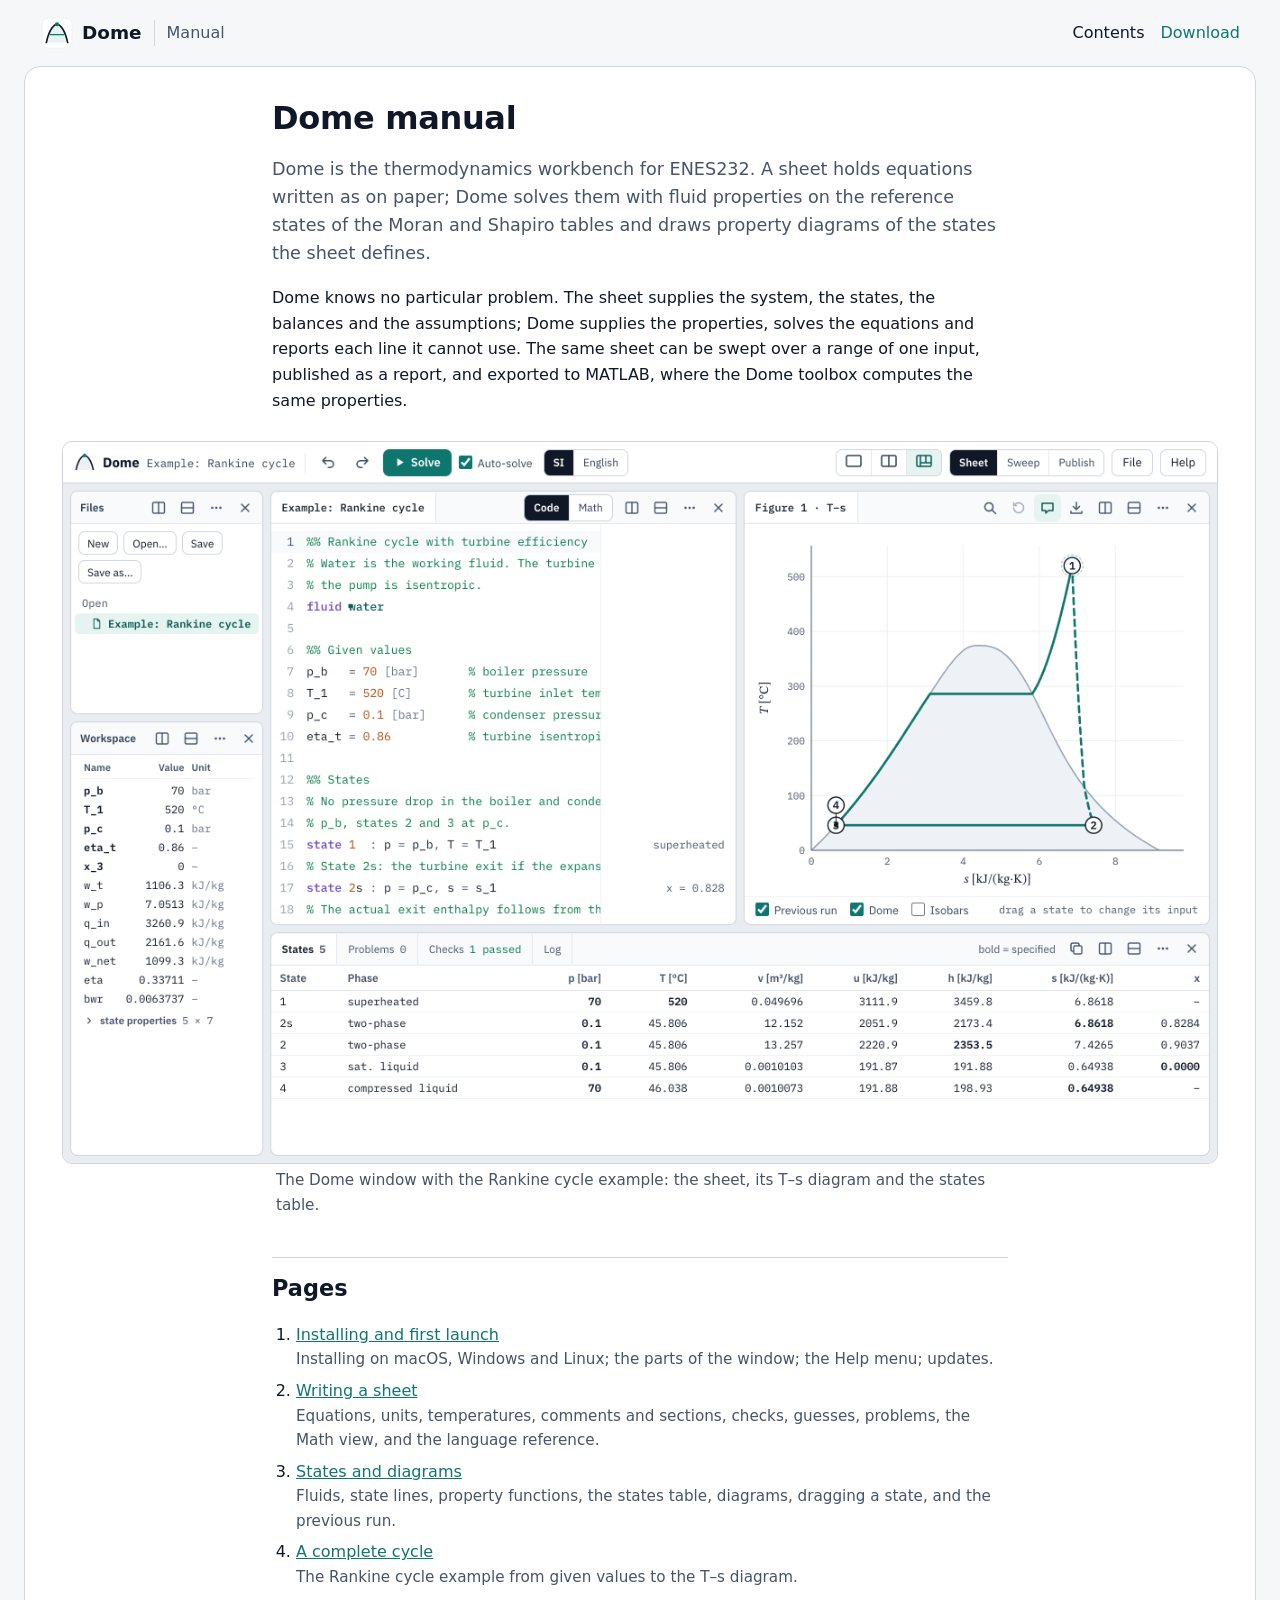
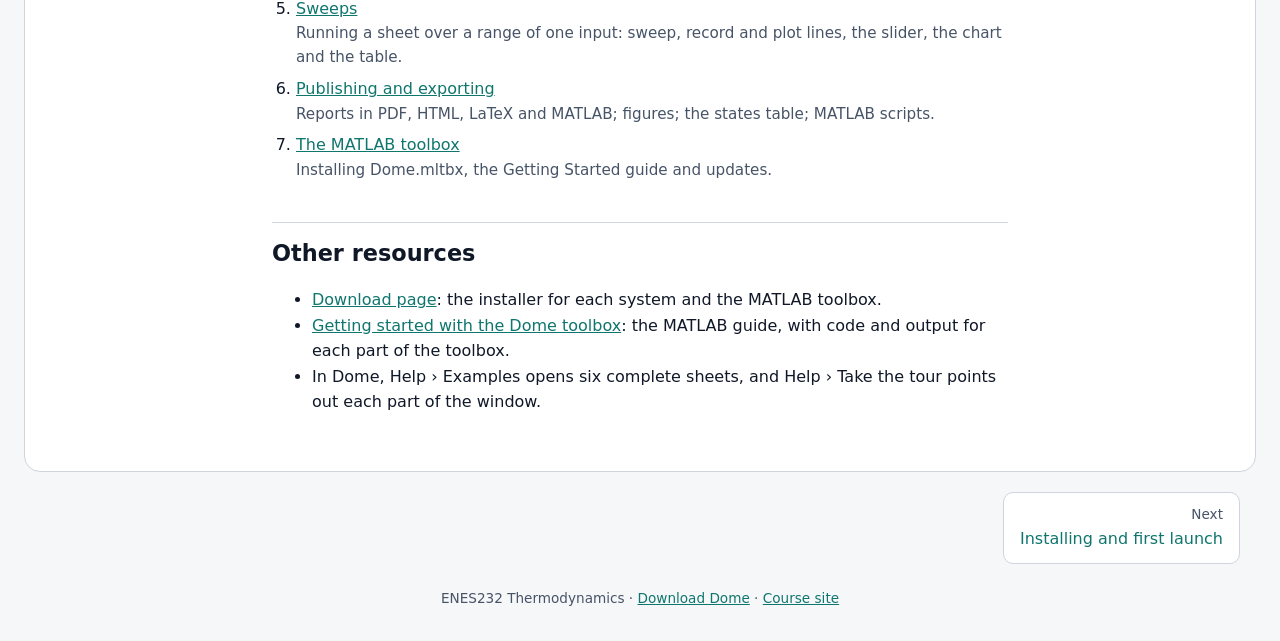
==== manual/index.html @ c2f39894 "Download page and manual, from ealtabet-teaching/enes232 at dome-v0.1.3" ====
<!doctype html>
<!-- Generated by tools/manual/build.mjs (npm run manual) from tools/manual/pages/. Edit the template, not this file. -->
<html lang="en">
<head>
<meta charset="utf-8">
<meta name="viewport" content="width=device-width, initial-scale=1">
<title>Dome manual</title>
<meta name="description" content="The manual for Dome, the thermodynamics workbench for ENES232, and its MATLAB toolbox.">
<link rel="icon" href="data:image/svg+xml,%3Csvg xmlns='http://www.w3.org/2000/svg' viewBox='0 0 1024 1024'%3E%3Crect x='64' y='64' width='896' height='896' rx='200' fill='%23fff' stroke='%23D0D5DD' stroke-width='8'/%3E%3Cpath d='M190 800 C 280 380, 430 250, 512 250 C 594 250, 744 380, 834 800' fill='%23E6F4F1' stroke='%23101828' stroke-width='48' stroke-linecap='round'/%3E%3Cpath d='M300 560 L 724 560' stroke='%230F766E' stroke-width='40' stroke-linecap='round'/%3E%3Ccircle cx='512' cy='250' r='62' fill='%230F766E'/%3E%3C/svg%3E">
<link rel="stylesheet" href="manual.css">
</head>
<body>
<header class="site">
  <a class="brand" href="index.html"><svg viewBox="0 0 1024 1024" aria-hidden="true"><rect x="64" y="64" width="896" height="896" rx="200" fill="#FFFFFF" stroke="#D0D5DD" stroke-width="8"/><path d="M190 800 C 280 380, 430 250, 512 250 C 594 250, 744 380, 834 800" fill="#E6F4F1" stroke="#101828" stroke-width="48" stroke-linecap="round"/><path d="M300 560 L 724 560" stroke="#0F766E" stroke-width="40" stroke-linecap="round"/><circle cx="512" cy="250" r="62" fill="#0F766E"/></svg><span>Dome</span></a>
  <span class="section">Manual</span>
  <nav aria-label="Manual"><a href="index.html" aria-current="page">Contents</a><a href="../index.html">Download</a></nav>
</header>
<main class="page">
<h1>Dome manual</h1>
<p class="lede">Dome is the thermodynamics workbench for ENES232. A sheet holds equations written as on paper; Dome solves them with fluid properties on the reference states of the Moran and Shapiro tables and draws property diagrams of the states the sheet defines.</p>

<p>Dome knows no particular problem. The sheet supplies the system, the states, the balances and the assumptions; Dome supplies the properties, solves the equations and reports each line it cannot use. The same sheet can be swept over a range of one input, published as a report, and exported to MATLAB, where the Dome toolbox computes the same properties.</p>

<figure class="shot plain" style="--nwpx:1156px">
  <a class="img" href="img/window.png"><img src="img/window.png" width="1280" height="800" alt="The Dome window with the Rankine cycle example open: the header with its buttons and menus, the Files and Workspace panes on the left, the sheet and a T–s diagram in the middle, and the states table at the bottom."></a>
  <figcaption>The Dome window with the Rankine cycle example: the sheet, its T–s diagram and the states table.</figcaption>
</figure>

<h2>Pages</h2>
<ol class="toc">
  <li><a href="install.html">Installing and first launch</a> <span>Installing on macOS, Windows and Linux; the parts of the window; the Help menu; updates.</span></li>
  <li><a href="sheet.html">Writing a sheet</a> <span>Equations, units, temperatures, comments and sections, checks, guesses, problems, the Math view, and the language reference.</span></li>
  <li><a href="states.html">States and diagrams</a> <span>Fluids, state lines, property functions, the states table, diagrams, dragging a state, and the previous run.</span></li>
  <li><a href="cycle.html">A complete cycle</a> <span>The Rankine cycle example from given values to the T–s diagram.</span></li>
  <li><a href="sweeps.html">Sweeps</a> <span>Running a sheet over a range of one input: sweep, record and plot lines, the slider, the chart and the table.</span></li>
  <li><a href="publishing.html">Publishing and exporting</a> <span>Reports in PDF, HTML, LaTeX and MATLAB; figures; the states table; MATLAB scripts.</span></li>
  <li><a href="toolbox.html">The MATLAB toolbox</a> <span>Installing Dome.mltbx, the Getting Started guide and updates.</span></li>
</ol>

<h2>Other resources</h2>
<ul>
  <li><a href="../index.html">Download page</a>: the installer for each system and the MATLAB toolbox.</li>
  <li><a href="matlab/getting-started.html">Getting started with the Dome toolbox</a>: the MATLAB guide, with code and output for each part of the toolbox.</li>
  <li>In Dome, Help › Examples opens six complete sheets, and Help › Take the tour points out each part of the window.</li>
</ul>
</main>
<nav class="pager" aria-label="Pages"><span></span><a class="next" href="install.html"><span>Next</span>Installing and first launch</a></nav>
<footer class="site">ENES232 Thermodynamics · <a href="../index.html">Download Dome</a> · <a href="https://ealtabet-teaching.github.io/enes232/">Course site</a></footer>
</body>
</html>
---- manual/manual.css ----
/* The Dome manual. Colours, type and radii follow the download page (download/index.html). */
:root {
  --bg: #f6f7f9; --card: #ffffff; --ink: #101828; --muted: #475467; --line: #d0d5dd;
  --accent: #0f766e; --accent-ink: #ffffff; --accent-hover: #0b5f59; --tint: #e6f4f1;
  --code-bg: #f2f4f7; --bubble: #101828; --bubble-ink: #ffffff;
  color-scheme: light;
}
@media (prefers-color-scheme: dark) {
  :root {
    --bg: #0c111d; --card: #161b26; --ink: #f2f4f7; --muted: #a4abb8; --line: #333a47;
    --accent: #2dd4bf; --accent-ink: #042f2e; --accent-hover: #5eead4; --tint: #12302d;
    --code-bg: #1f2633; --bubble: #f2f4f7; --bubble-ink: #101828;
    color-scheme: dark;
  }
}
* { box-sizing: border-box; }
html { -webkit-text-size-adjust: 100%; }
body {
  margin: 0; background: var(--bg); color: var(--ink);
  font: 16px/1.6 "IBM Plex Sans", system-ui, -apple-system, "Segoe UI", Roboto, sans-serif;
}
a { color: var(--accent); }
a:hover { color: var(--accent-hover); }
a:focus-visible { outline: 3px solid var(--ink); outline-offset: 2px; border-radius: 4px; }
code, kbd, pre { font: .9em ui-monospace, "SF Mono", Menlo, Consolas, monospace; }
code { background: var(--code-bg); padding: .08em .3em; border-radius: 4px; overflow-wrap: anywhere; }
kbd { border: 1px solid var(--line); border-bottom-width: 2px; border-radius: 4px; padding: 0 .3em; background: var(--card); }
pre { background: var(--code-bg); border-radius: 10px; padding: .85rem 1rem; overflow-x: auto; line-height: 1.5; }
pre code { background: none; padding: 0; }

/* ---------- header, pager, footer ---------- */
header.site {
  display: flex; align-items: center; gap: .75rem; flex-wrap: wrap;
  max-width: 1232px; margin: 0 auto; padding: 1rem 16px .5rem;
}
.brand { display: inline-flex; align-items: center; gap: .5rem; color: var(--ink); text-decoration: none; font-weight: 600; font-size: 1.15rem; }
.brand svg { width: 34px; height: 34px; }
.section { color: var(--muted); border-left: 1px solid var(--line); padding-left: .75rem; }
header.site nav { margin-left: auto; display: flex; gap: 1rem; }
header.site nav a { text-decoration: none; font-weight: 500; }
header.site nav a[aria-current] { color: var(--ink); }

.page {
  max-width: 1232px; margin: .5rem auto 0; padding: 2rem 16px 2.5rem;
  background: var(--card); border: 1px solid var(--line); border-radius: 16px;
}
@media (max-width: 1264px) { .page { margin-inline: 16px; } }
@media (max-width: 600px) { .page { margin-inline: 8px; padding: 1.25rem 12px 1.5rem; border-radius: 12px; } }
/* text sits in a reading column; shots may use the full width */
.page > :not(figure.shot) { max-width: 46rem; margin-left: auto; margin-right: auto; }
h1 { font-size: 2rem; line-height: 1.2; letter-spacing: -.01em; margin-top: 0; margin-bottom: 1rem; }
h2 { font-size: 1.4rem; line-height: 1.3; margin-top: 2.5rem; padding-top: 1rem; border-top: 1px solid var(--line); }
h3 { font-size: 1.1rem; margin-top: 1.75rem; }
.lede { color: var(--muted); font-size: 1.1rem; }
.steps { background: var(--tint); border-radius: 10px; padding: 1rem 1.25rem 1rem 2.5rem; }
.steps li + li { margin-top: .35rem; }
.note { border-left: 3px solid var(--accent); padding: .25rem 0 .25rem 1rem; color: var(--muted); }
table.plain { border-collapse: collapse; width: 100%; font-size: .95rem; }
table.plain th, table.plain td { text-align: left; vertical-align: top; padding: .45rem .6rem; border-bottom: 1px solid var(--line); }
.toc { padding-left: 1.5rem; }
.toc li { margin: .4rem 0; }
.toc li span { display: block; color: var(--muted); font-size: .95rem; }

.pager { display: flex; justify-content: space-between; gap: 1rem; max-width: 1232px; margin: 1.25rem auto 0; padding: 0 16px; }
.pager a { display: flex; flex-direction: column; text-decoration: none; padding: .7rem 1rem; border: 1px solid var(--line); border-radius: 10px; background: var(--card); max-width: 48%; }
.pager a span { color: var(--muted); font-size: .85rem; }
.pager .next { text-align: right; margin-left: auto; }
footer.site { max-width: 1232px; margin: 1.5rem auto 2rem; padding: 0 16px; color: var(--muted); font-size: .85rem; text-align: center; }

/* ---------- annotated screenshots ----------
   Narrow first: the image with numbered markers around it, and the legend. From a width set per
   shot (classes wl, wm, ws) the frame is drawn at its reference proportions with the bubbles and
   arrows; every size in it is in container units (--u), so it scales as one drawing. */
figure.shot { margin: 1.75rem auto; width: 100%; max-width: var(--nwpx); container-type: inline-size; }
figure.shot .frame { position: relative; padding: 20px; }
figure.shot .img { position: relative; display: block; }
figure.shot img { display: block; width: 100%; height: auto; border: 1px solid var(--line); border-radius: 8px; background: #fff; }
figure.shot.plain .img img { border-radius: 10px; }
.mks { position: absolute; inset: 0; pointer-events: none; }
.mk {
  position: absolute; display: flex; align-items: center; justify-content: center;
  width: 18px; height: 18px; border-radius: 50%; font: 600 11px/1 system-ui, sans-serif;
  background: var(--accent); color: var(--accent-ink); box-shadow: 0 0 0 2px var(--card);
}
/* each marker sits wholly outside its target, 3px from the edge it points at */
.mk.left { transform: translate(calc(-100% - 3px), -50%); }
.mk.right { transform: translate(3px, -50%); }
.mk.top { transform: translate(-50%, calc(-100% - 3px)); }
.mk.bottom { transform: translate(-50%, 3px); }
.leaders, .bubs { display: none; }
/* below 500px the markers would cover the controls they label: the image and the numbered legend only */
@media (max-width: 499.98px) { .mks { display: none; } figure.shot .frame { padding: 0; } }
figcaption { color: var(--muted); font-size: .95rem; max-width: 46rem; margin: .25rem auto 0; padding: 0 4px; }
figcaption p { margin: 0 0 .5rem; }
.legend { margin: 0; padding-left: 1.75rem; }
.legend li { margin: .2rem 0; }
.legend li::marker { color: var(--accent); font-weight: 700; }
.legend b { color: var(--ink); font-weight: 600; }

@media (min-width: 1040px) { figure.shot.wl { max-width: var(--fwpx); } }
@media (min-width: 760px) { figure.shot.wm { max-width: var(--fwpx); } }
@media (min-width: 560px) { figure.shot.ws { max-width: var(--fwpx); } }
/* the wide drawing, shared by all three classes */
@media (min-width: 560px) {
  figure.shot .frame { --u: calc(100cqw / var(--fw)); }
}
@media (min-width: 1040px) {
  figure.shot.wl .frame { padding: 0; aspect-ratio: var(--ar); }
  figure.shot.wl .img { position: absolute; left: var(--il); top: var(--it); width: var(--iw); }
  figure.shot.wl .leaders, figure.shot.wl .bubs { display: block; }
  figure.shot.wl .mk { width: calc(20 * var(--u)); height: calc(20 * var(--u)); font-size: calc(11.5 * var(--u)); }
}
@media (min-width: 760px) {
  figure.shot.wm .frame { padding: 0; aspect-ratio: var(--ar); }
  figure.shot.wm .img { position: absolute; left: var(--il); top: var(--it); width: var(--iw); }
  figure.shot.wm .leaders, figure.shot.wm .bubs { display: block; }
  figure.shot.wm .mk { width: calc(20 * var(--u)); height: calc(20 * var(--u)); font-size: calc(11.5 * var(--u)); }
}
@media (min-width: 560px) {
  figure.shot.ws .frame { padding: 0; aspect-ratio: var(--ar); }
  figure.shot.ws .img { position: absolute; left: var(--il); top: var(--it); width: var(--iw); }
  figure.shot.ws .leaders, figure.shot.ws .bubs { display: block; }
  figure.shot.ws .mk { width: calc(20 * var(--u)); height: calc(20 * var(--u)); font-size: calc(11.5 * var(--u)); }
}
.leaders { position: absolute; inset: 0; width: 100%; height: 100%; pointer-events: none; z-index: 1; }
.leaders line { stroke: var(--accent); stroke-width: 1.5; vector-effect: non-scaling-stroke; }
.mks { z-index: 2; }
.bubs { position: absolute; inset: 0; pointer-events: none; z-index: 2; }
.bub {
  position: absolute; transform: translateY(-50%); width: calc(164 * var(--u));
  display: flex; gap: calc(6 * var(--u)); align-items: flex-start;
  padding: calc(6 * var(--u)) calc(8 * var(--u)); border-radius: calc(8 * var(--u));
  background: var(--bubble); color: var(--bubble-ink);
  font-size: calc(13 * var(--u)); line-height: 1.35; font-weight: 500;
}
.bub.left { left: calc(4 * var(--u)); }
.bub.right { right: calc(4 * var(--u)); }
.bub b {
  flex: none; display: inline-flex; align-items: center; justify-content: center;
  width: calc(18 * var(--u)); height: calc(18 * var(--u)); border-radius: 50%;
  background: var(--accent); color: var(--accent-ink); font-size: calc(11 * var(--u));
}

/* ---------- the language reference, as the app renders it ---------- */
.ref { font-size: .95rem; }
.ref h3 { font-size: 1.05rem; margin: 1.5rem 0 .4rem; }
.ref table { border-collapse: collapse; width: 100%; }
.ref td { vertical-align: top; padding: .4rem .6rem; border-bottom: 1px solid var(--line); }
.ref td:first-child { font-family: ui-monospace, "SF Mono", Menlo, Consolas, monospace; font-size: .88rem; width: 38%; overflow-wrap: anywhere; color: var(--ink); }
.ref pre { white-space: pre-wrap; }
@media (max-width: 600px) {
  .ref table, .ref tbody, .ref tr, .ref td { display: block; width: auto; }
  .ref td:first-child { border-bottom: 0; padding-bottom: 0; }
}
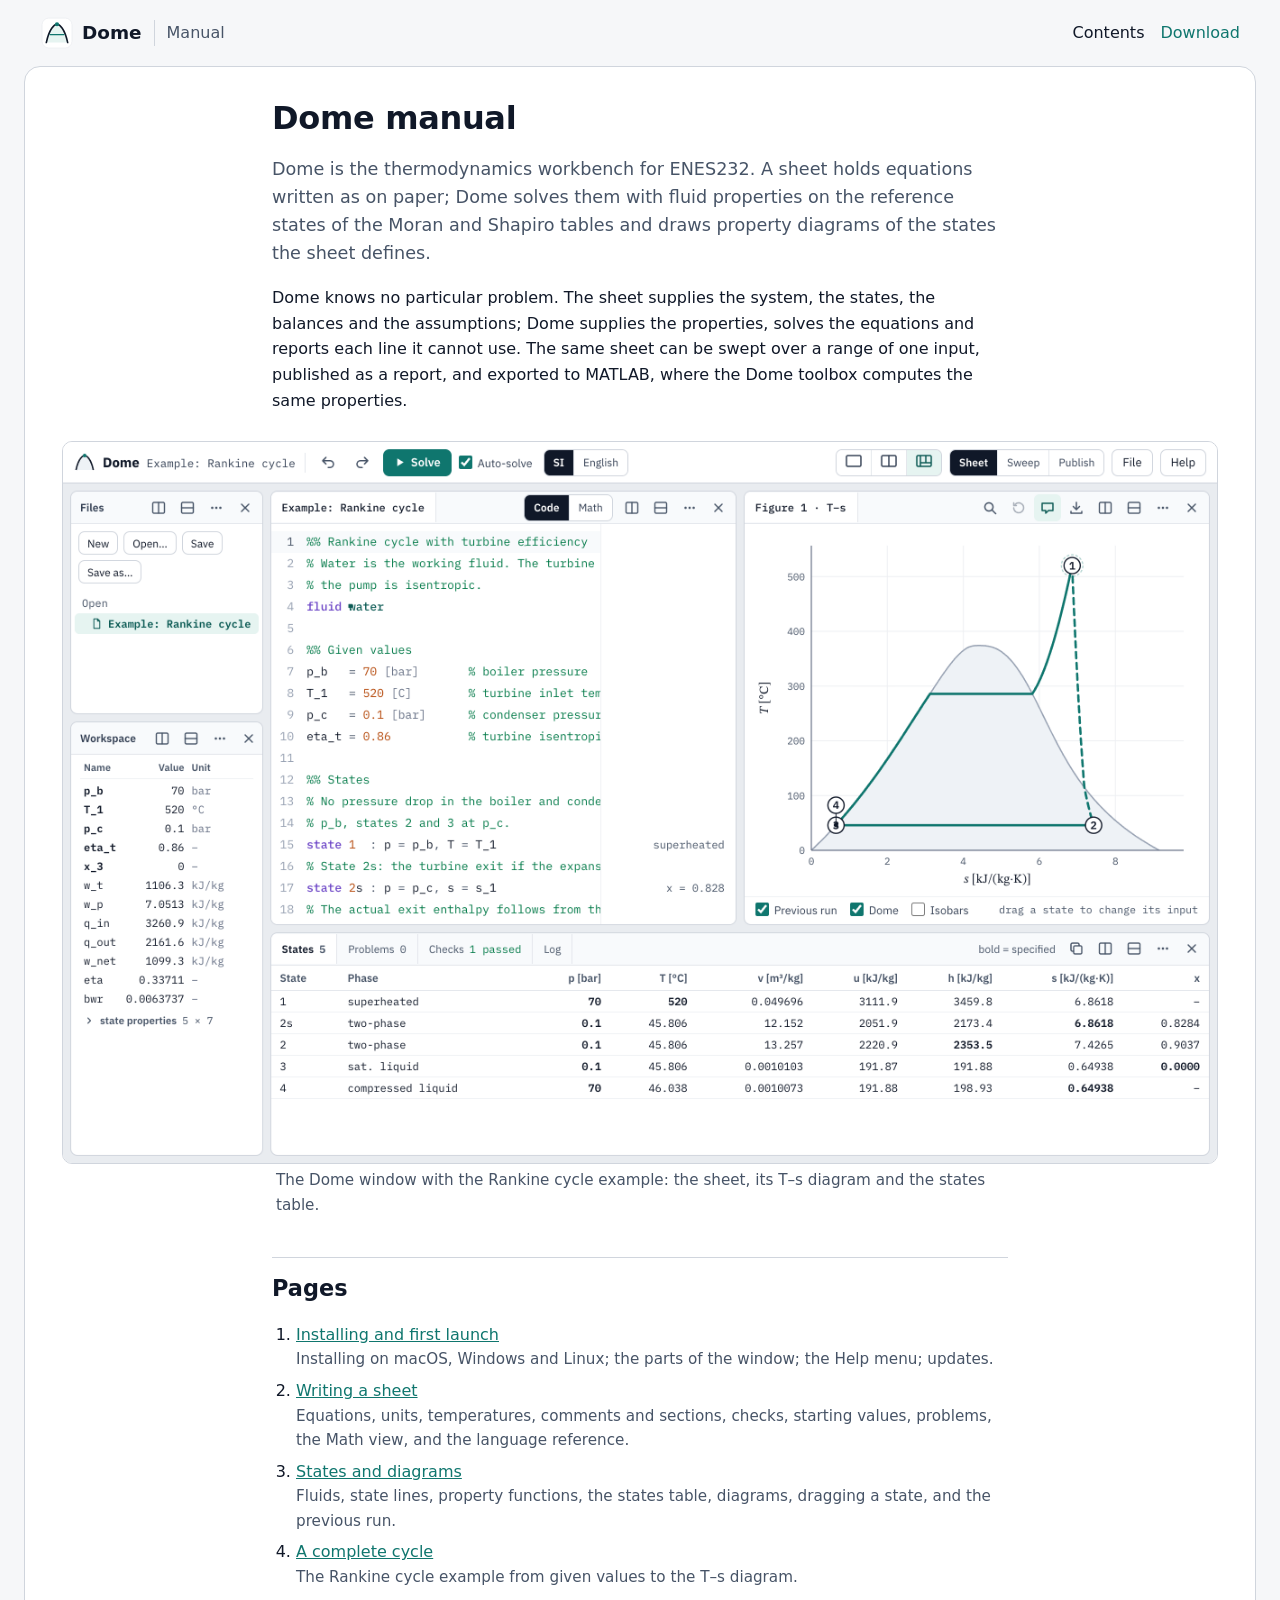
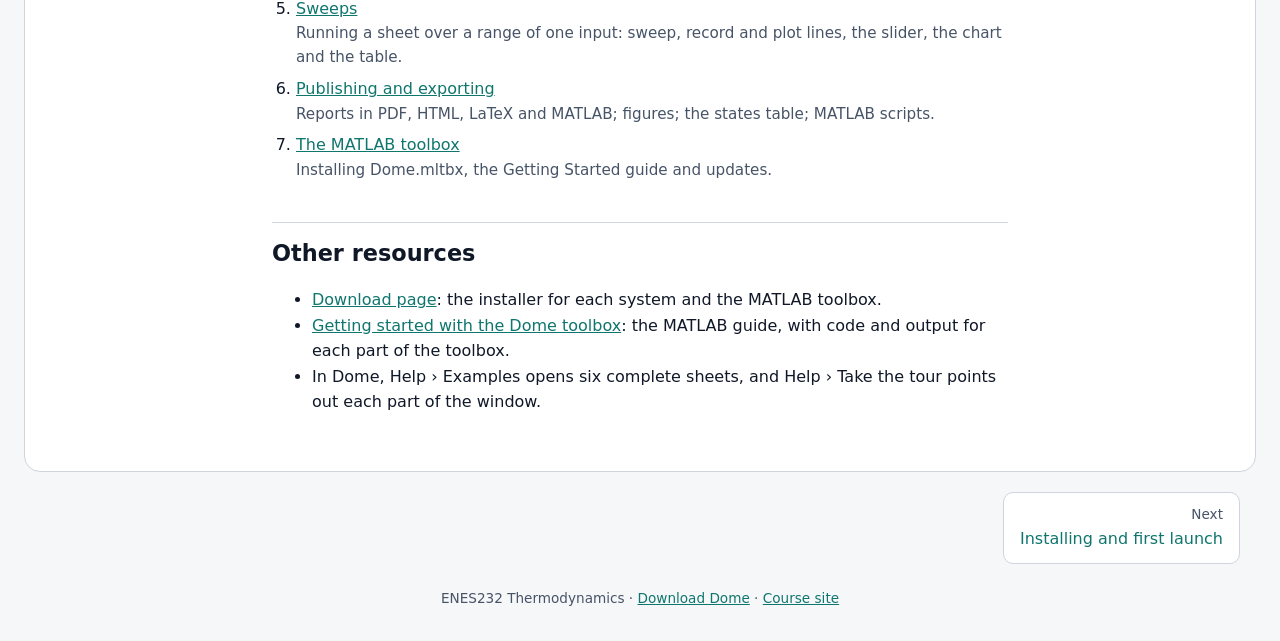
==== commit 4e6b2b26: "Download page and manual, from ealtabet-teaching/enes232 at dome-v0.1.6" ====
--- a/manual/index.html
+++ b/manual/index.html
@@ -29,7 +29,7 @@
 <h2>Pages</h2>
 <ol class="toc">
   <li><a href="install.html">Installing and first launch</a> <span>Installing on macOS, Windows and Linux; the parts of the window; the Help menu; updates.</span></li>
-  <li><a href="sheet.html">Writing a sheet</a> <span>Equations, units, temperatures, comments and sections, checks, guesses, problems, the Math view, and the language reference.</span></li>
+  <li><a href="sheet.html">Writing a sheet</a> <span>Equations, units, temperatures, comments and sections, checks, starting values, problems, the Math view, and the language reference.</span></li>
   <li><a href="states.html">States and diagrams</a> <span>Fluids, state lines, property functions, the states table, diagrams, dragging a state, and the previous run.</span></li>
   <li><a href="cycle.html">A complete cycle</a> <span>The Rankine cycle example from given values to the T–s diagram.</span></li>
   <li><a href="sweeps.html">Sweeps</a> <span>Running a sheet over a range of one input: sweep, record and plot lines, the slider, the chart and the table.</span></li>
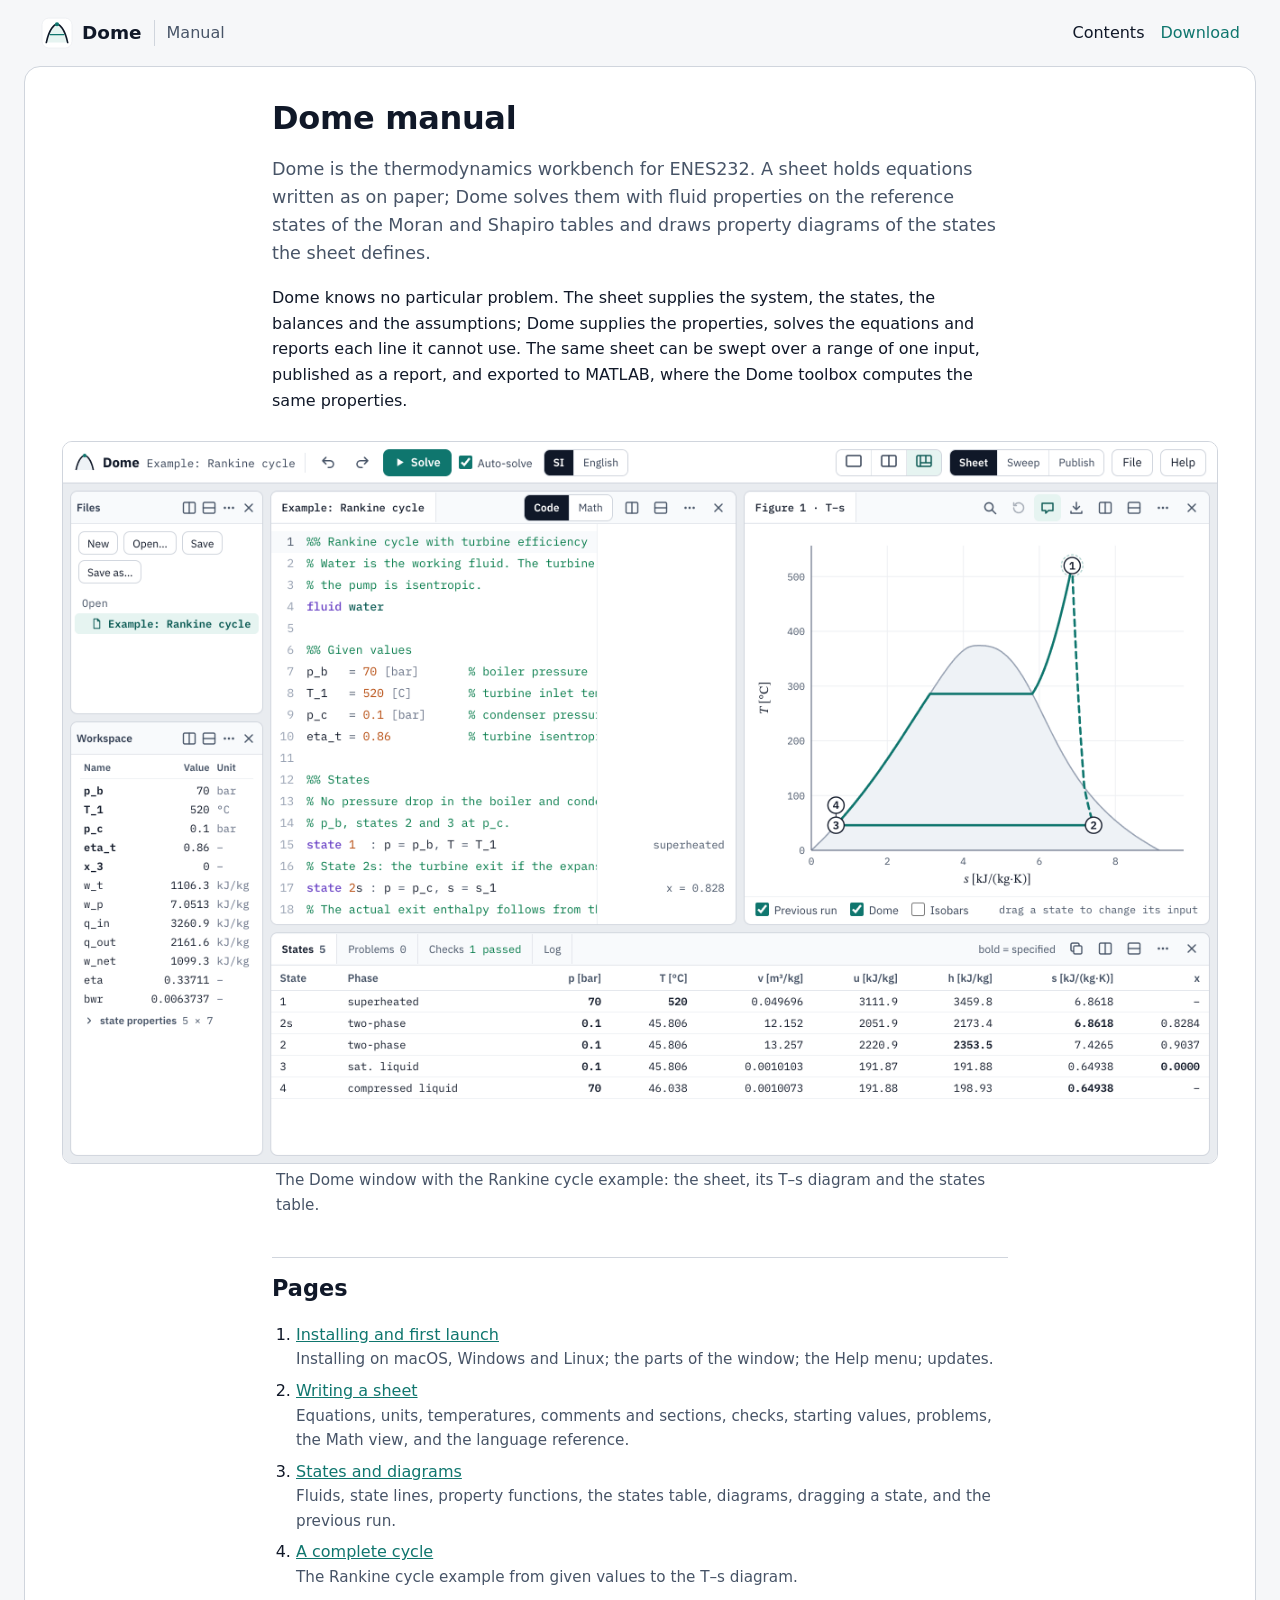
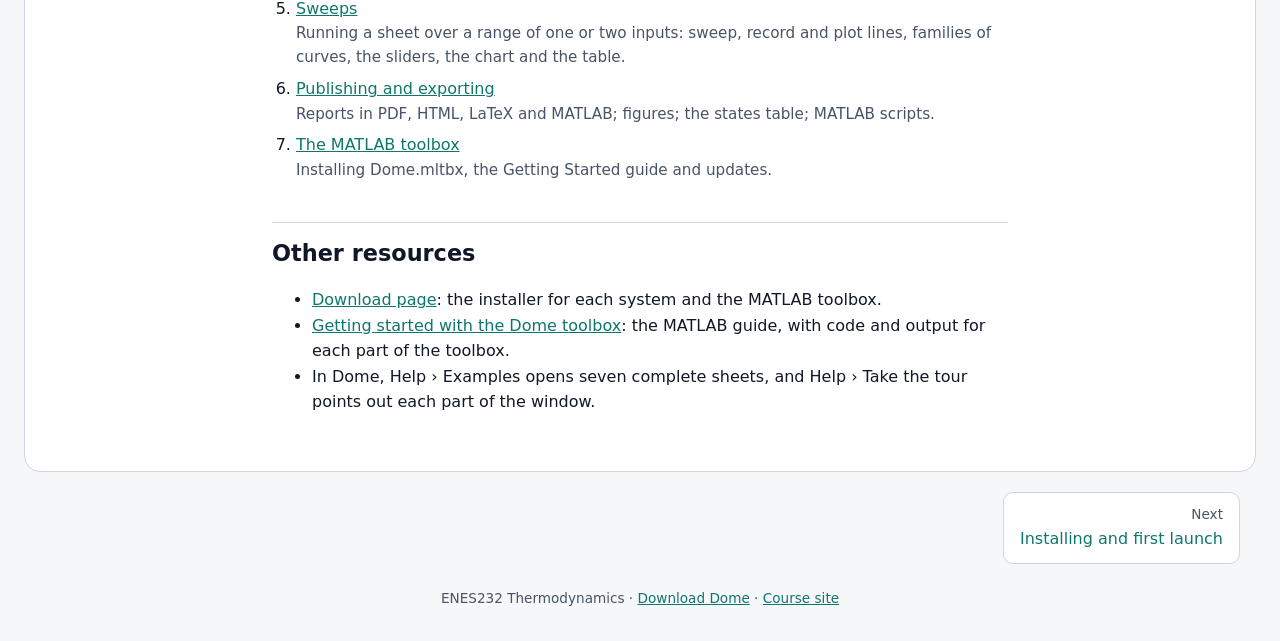
==== commit 0177f890: "Download page and manual, from ealtabet-teaching/enes232 at dome-v0.1.10" ====
--- a/manual/index.html
+++ b/manual/index.html
@@ -32,7 +32,7 @@
   <li><a href="sheet.html">Writing a sheet</a> <span>Equations, units, temperatures, comments and sections, checks, starting values, problems, the Math view, and the language reference.</span></li>
   <li><a href="states.html">States and diagrams</a> <span>Fluids, state lines, property functions, the states table, diagrams, dragging a state, and the previous run.</span></li>
   <li><a href="cycle.html">A complete cycle</a> <span>The Rankine cycle example from given values to the T–s diagram.</span></li>
-  <li><a href="sweeps.html">Sweeps</a> <span>Running a sheet over a range of one input: sweep, record and plot lines, the slider, the chart and the table.</span></li>
+  <li><a href="sweeps.html">Sweeps</a> <span>Running a sheet over a range of one or two inputs: sweep, record and plot lines, families of curves, the sliders, the chart and the table.</span></li>
   <li><a href="publishing.html">Publishing and exporting</a> <span>Reports in PDF, HTML, LaTeX and MATLAB; figures; the states table; MATLAB scripts.</span></li>
   <li><a href="toolbox.html">The MATLAB toolbox</a> <span>Installing Dome.mltbx, the Getting Started guide and updates.</span></li>
 </ol>
@@ -41,7 +41,7 @@
 <ul>
   <li><a href="../index.html">Download page</a>: the installer for each system and the MATLAB toolbox.</li>
   <li><a href="matlab/getting-started.html">Getting started with the Dome toolbox</a>: the MATLAB guide, with code and output for each part of the toolbox.</li>
-  <li>In Dome, Help › Examples opens six complete sheets, and Help › Take the tour points out each part of the window.</li>
+  <li>In Dome, Help › Examples opens seven complete sheets, and Help › Take the tour points out each part of the window.</li>
 </ul>
 </main>
 <nav class="pager" aria-label="Pages"><span></span><a class="next" href="install.html"><span>Next</span>Installing and first launch</a></nav>
--- a/manual/manual.css
+++ b/manual/manual.css
@@ -148,6 +148,7 @@
 .ref td { vertical-align: top; padding: .4rem .6rem; border-bottom: 1px solid var(--line); }
 .ref td:first-child { font-family: ui-monospace, "SF Mono", Menlo, Consolas, monospace; font-size: .88rem; width: 38%; overflow-wrap: anywhere; color: var(--ink); }
 .ref pre { white-space: pre-wrap; }
+.ref .nb { white-space: nowrap; }
 @media (max-width: 600px) {
   .ref table, .ref tbody, .ref tr, .ref td { display: block; width: auto; }
   .ref td:first-child { border-bottom: 0; padding-bottom: 0; }
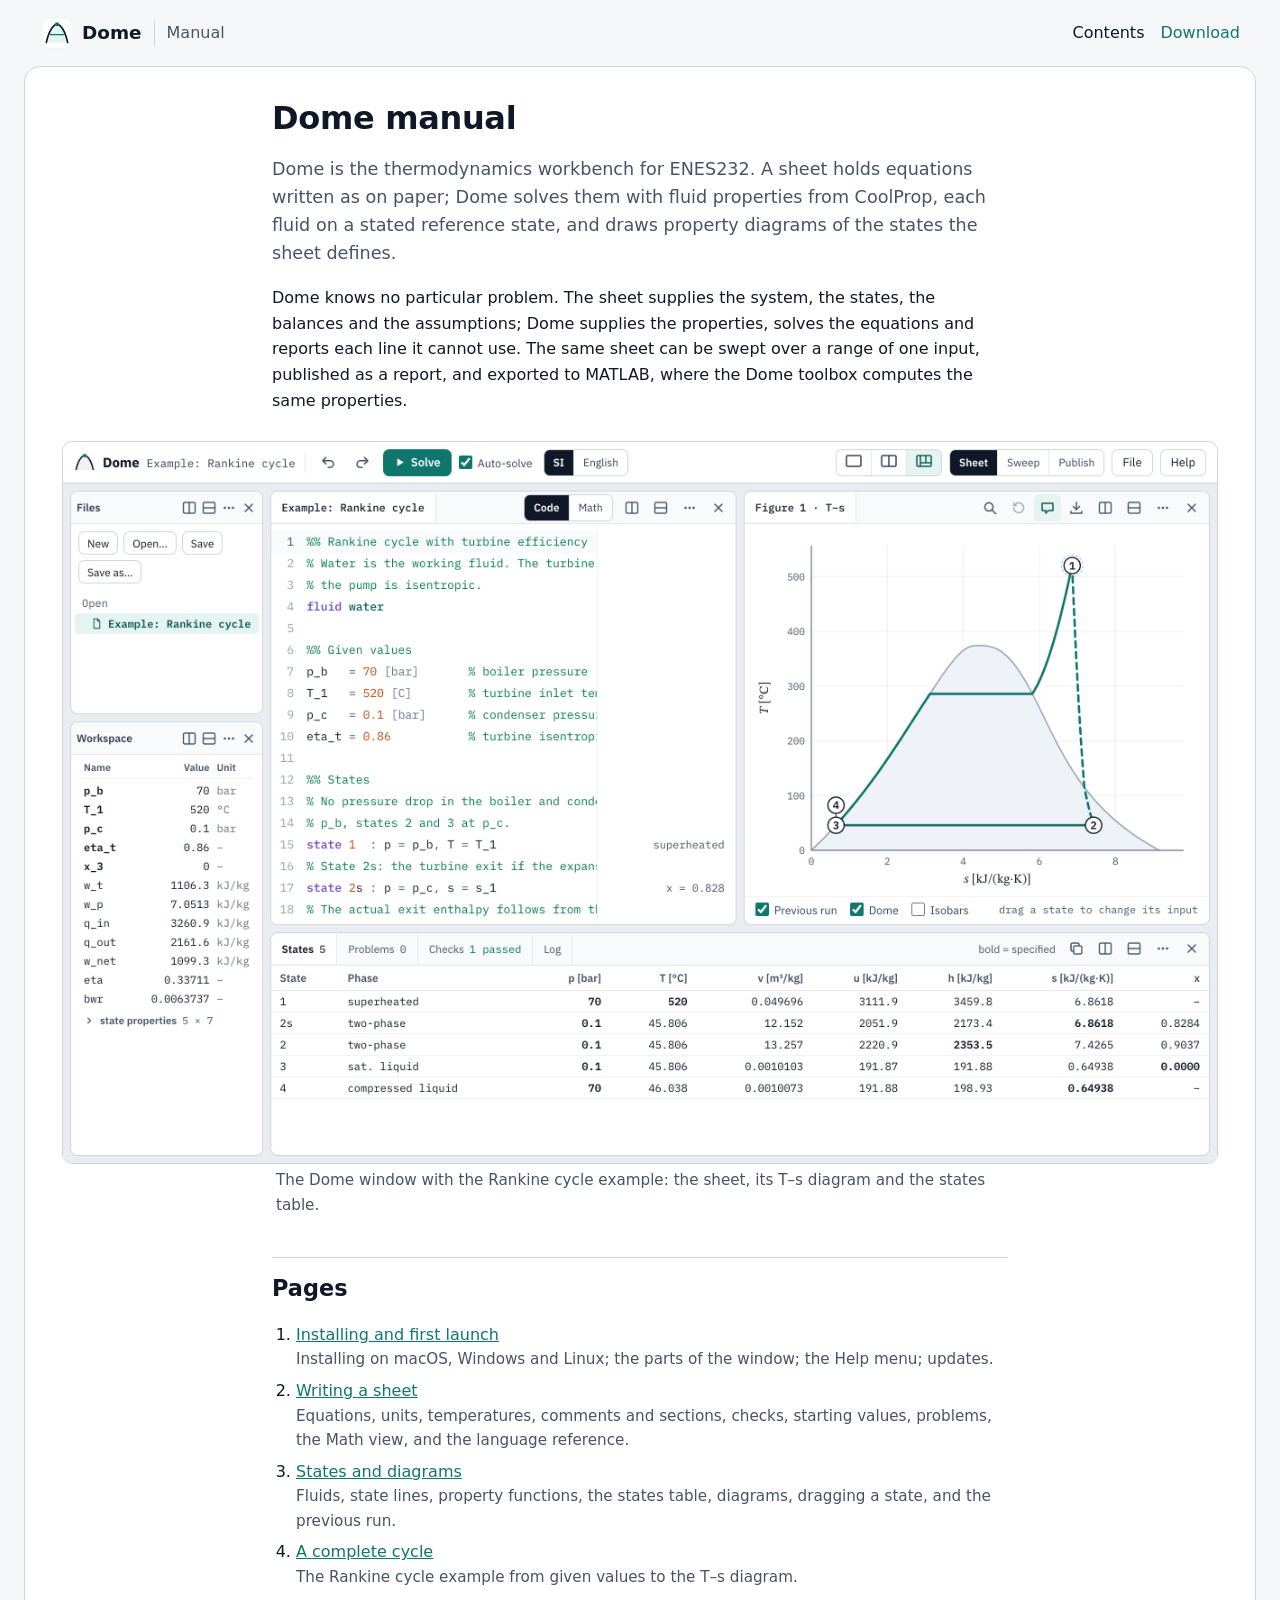
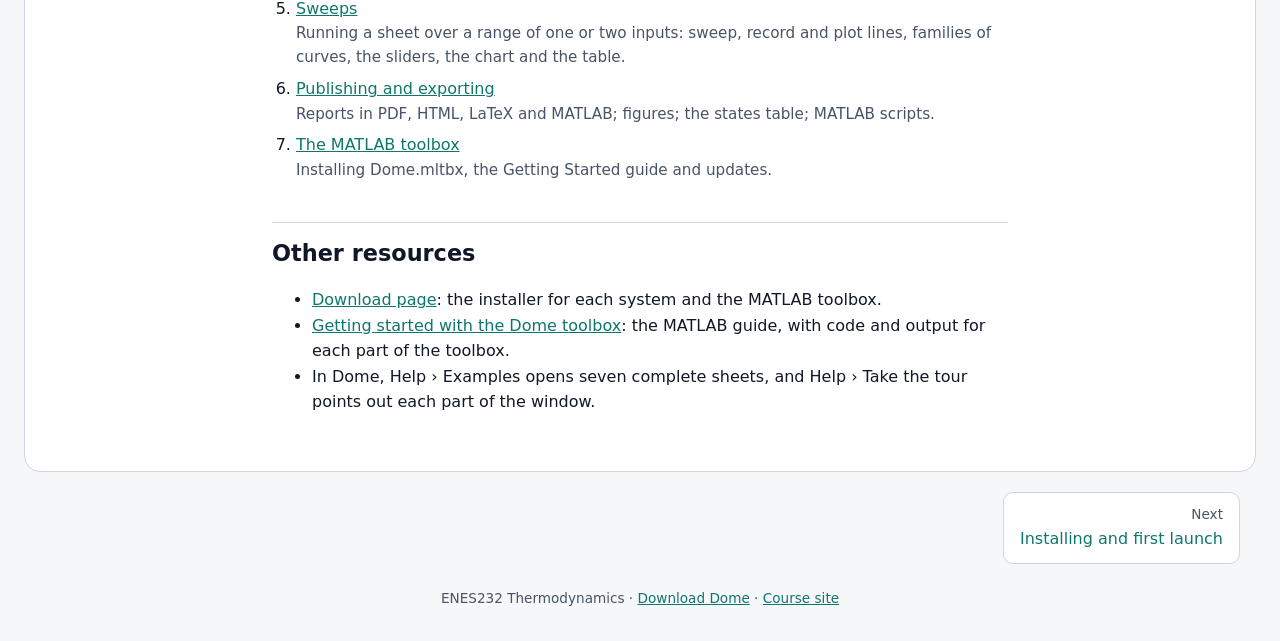
==== commit 8fea0f75: "Download page and manual, from ealtabet-teaching/enes232 at dome-v0.1.12" ====
--- a/manual/index.html
+++ b/manual/index.html
@@ -17,7 +17,7 @@
 </header>
 <main class="page">
 <h1>Dome manual</h1>
-<p class="lede">Dome is the thermodynamics workbench for ENES232. A sheet holds equations written as on paper; Dome solves them with fluid properties on the reference states of the Moran and Shapiro tables and draws property diagrams of the states the sheet defines.</p>
+<p class="lede">Dome is the thermodynamics workbench for ENES232. A sheet holds equations written as on paper; Dome solves them with fluid properties from CoolProp, each fluid on a stated reference state, and draws property diagrams of the states the sheet defines.</p>
 
 <p>Dome knows no particular problem. The sheet supplies the system, the states, the balances and the assumptions; Dome supplies the properties, solves the equations and reports each line it cannot use. The same sheet can be swept over a range of one input, published as a report, and exported to MATLAB, where the Dome toolbox computes the same properties.</p>
 
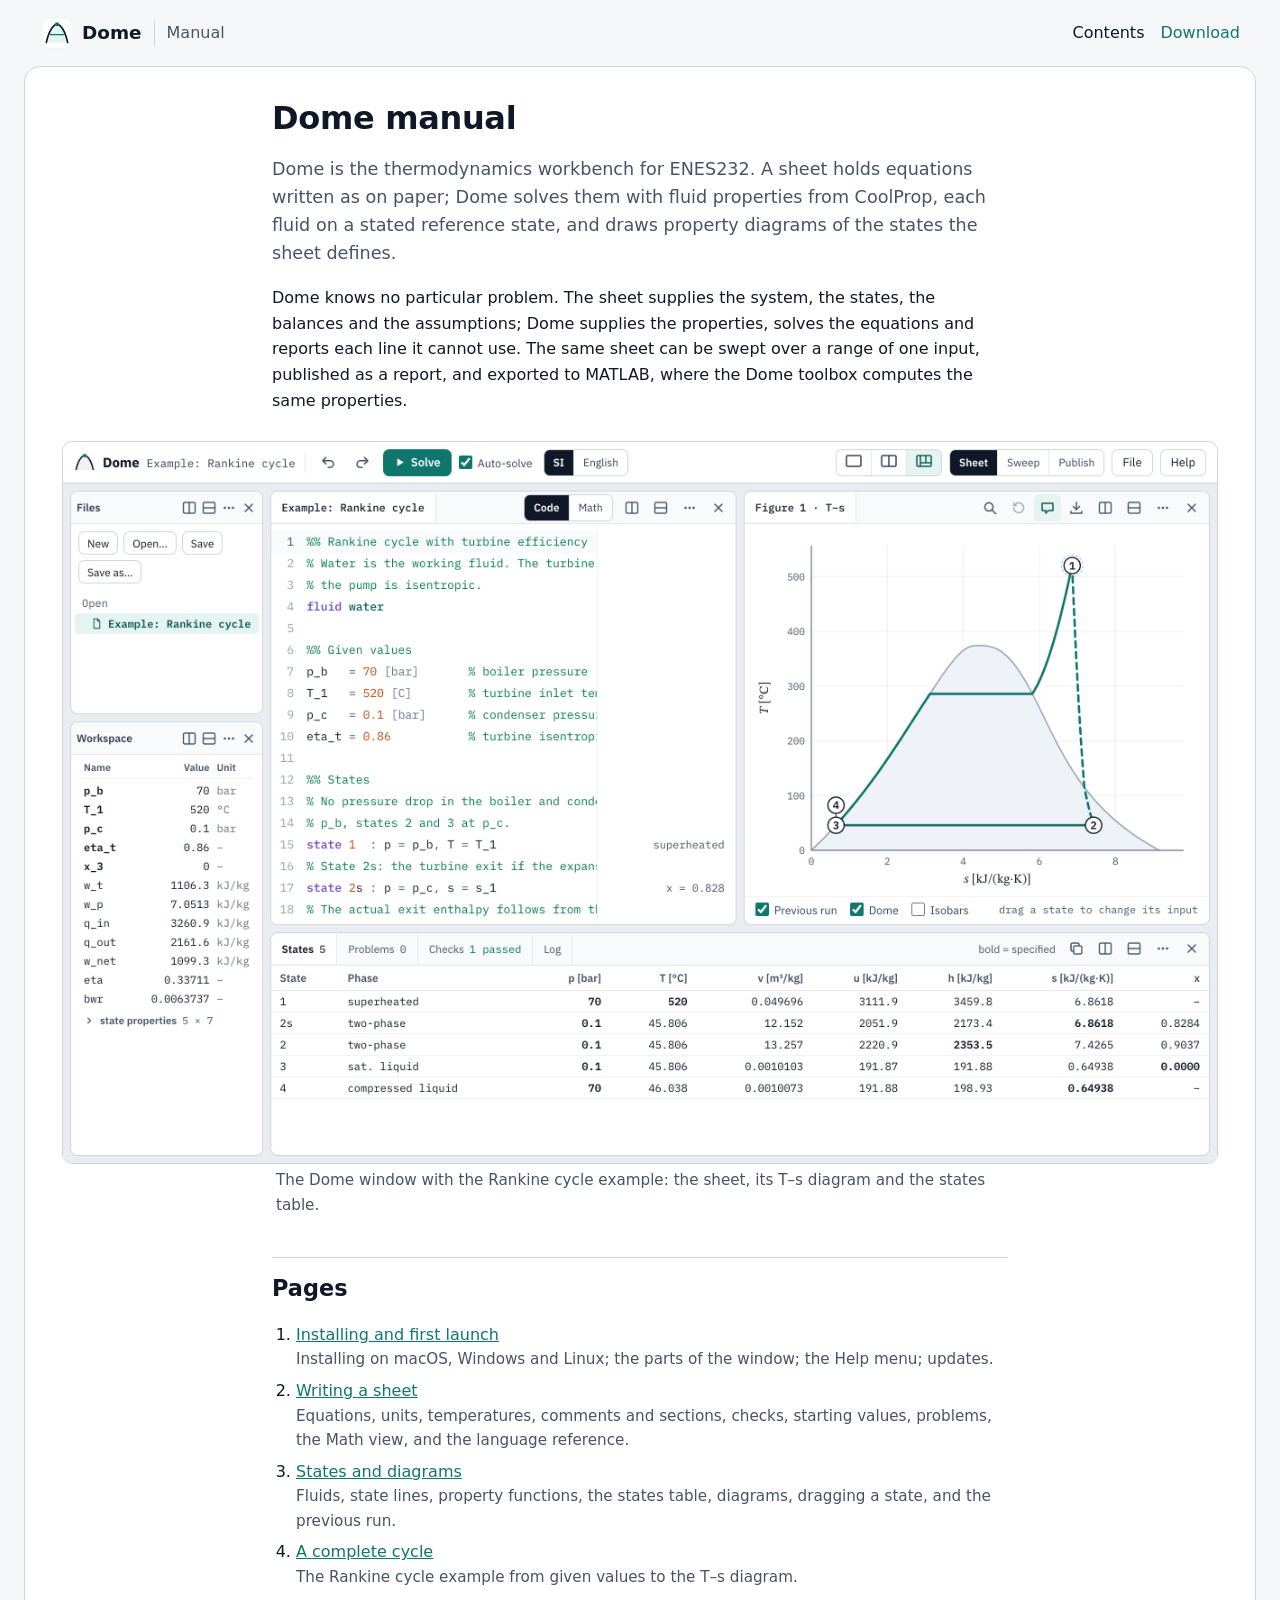
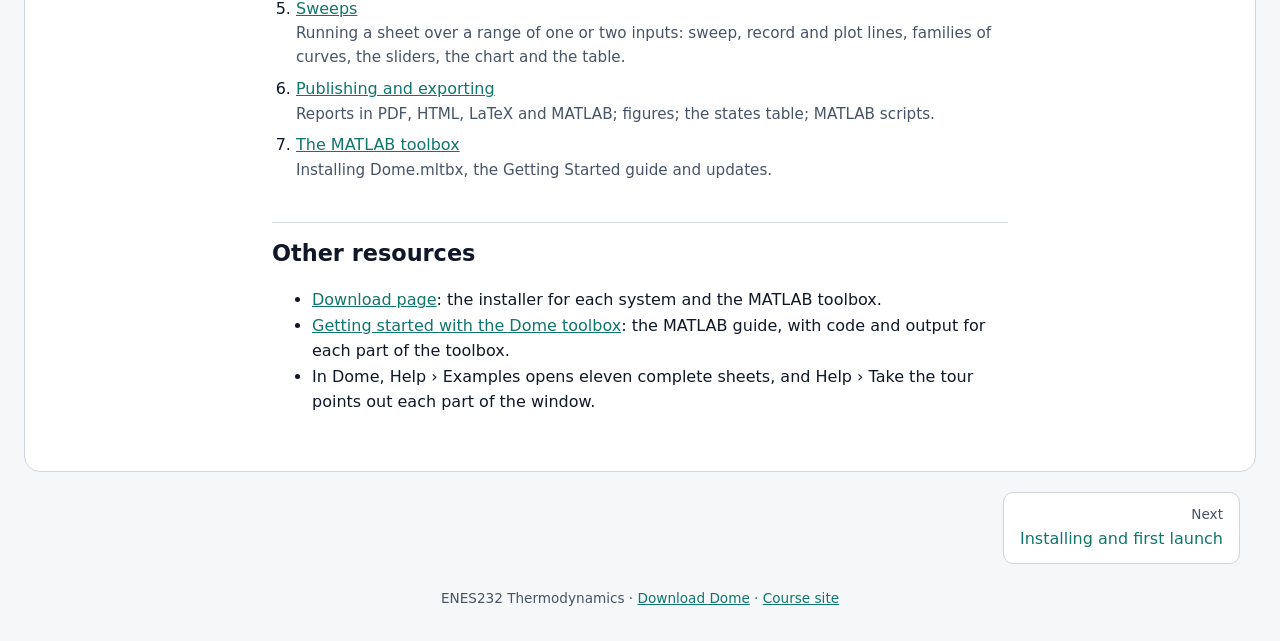
==== commit 7ea7f1ab: "Download page and manual, from ealtabet-teaching/enes232 at dome-v0.1.15" ====
--- a/manual/index.html
+++ b/manual/index.html
@@ -41,7 +41,7 @@
 <ul>
   <li><a href="../index.html">Download page</a>: the installer for each system and the MATLAB toolbox.</li>
   <li><a href="matlab/getting-started.html">Getting started with the Dome toolbox</a>: the MATLAB guide, with code and output for each part of the toolbox.</li>
-  <li>In Dome, Help › Examples opens seven complete sheets, and Help › Take the tour points out each part of the window.</li>
+  <li>In Dome, Help › Examples opens eleven complete sheets, and Help › Take the tour points out each part of the window.</li>
 </ul>
 </main>
 <nav class="pager" aria-label="Pages"><span></span><a class="next" href="install.html"><span>Next</span>Installing and first launch</a></nav>
--- a/manual/manual.css
+++ b/manual/manual.css
@@ -50,6 +50,8 @@
 .page > :not(figure.shot) { max-width: 46rem; margin-left: auto; margin-right: auto; }
 h1 { font-size: 2rem; line-height: 1.2; letter-spacing: -.01em; margin-top: 0; margin-bottom: 1rem; }
 h2 { font-size: 1.4rem; line-height: 1.3; margin-top: 2.5rem; padding-top: 1rem; border-top: 1px solid var(--line); }
+/* the section an Explain link in Dome opens */
+p:target, li:target { background: #FEF6E7; outline: 6px solid #FEF6E7; border-radius: 2px; }
 h3 { font-size: 1.1rem; margin-top: 1.75rem; }
 .lede { color: var(--muted); font-size: 1.1rem; }
 .steps { background: var(--tint); border-radius: 10px; padding: 1rem 1.25rem 1rem 2.5rem; }
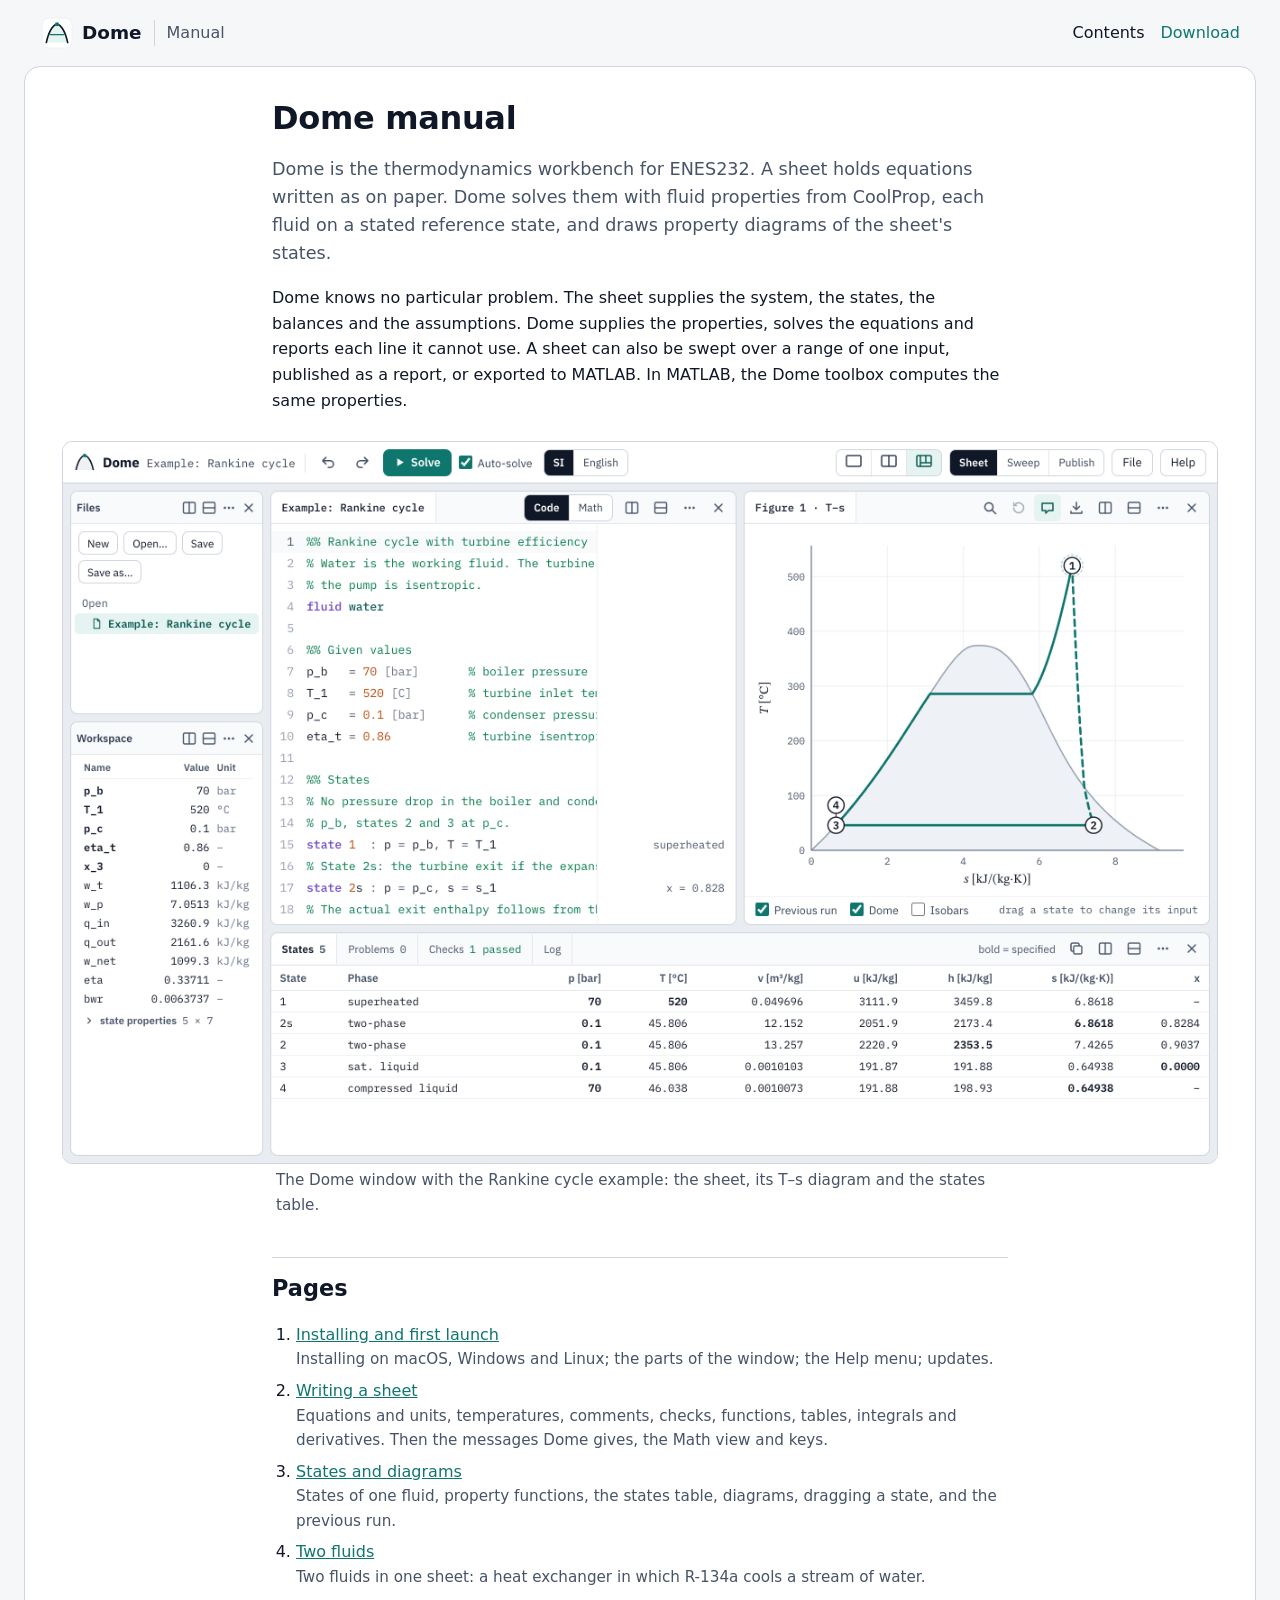
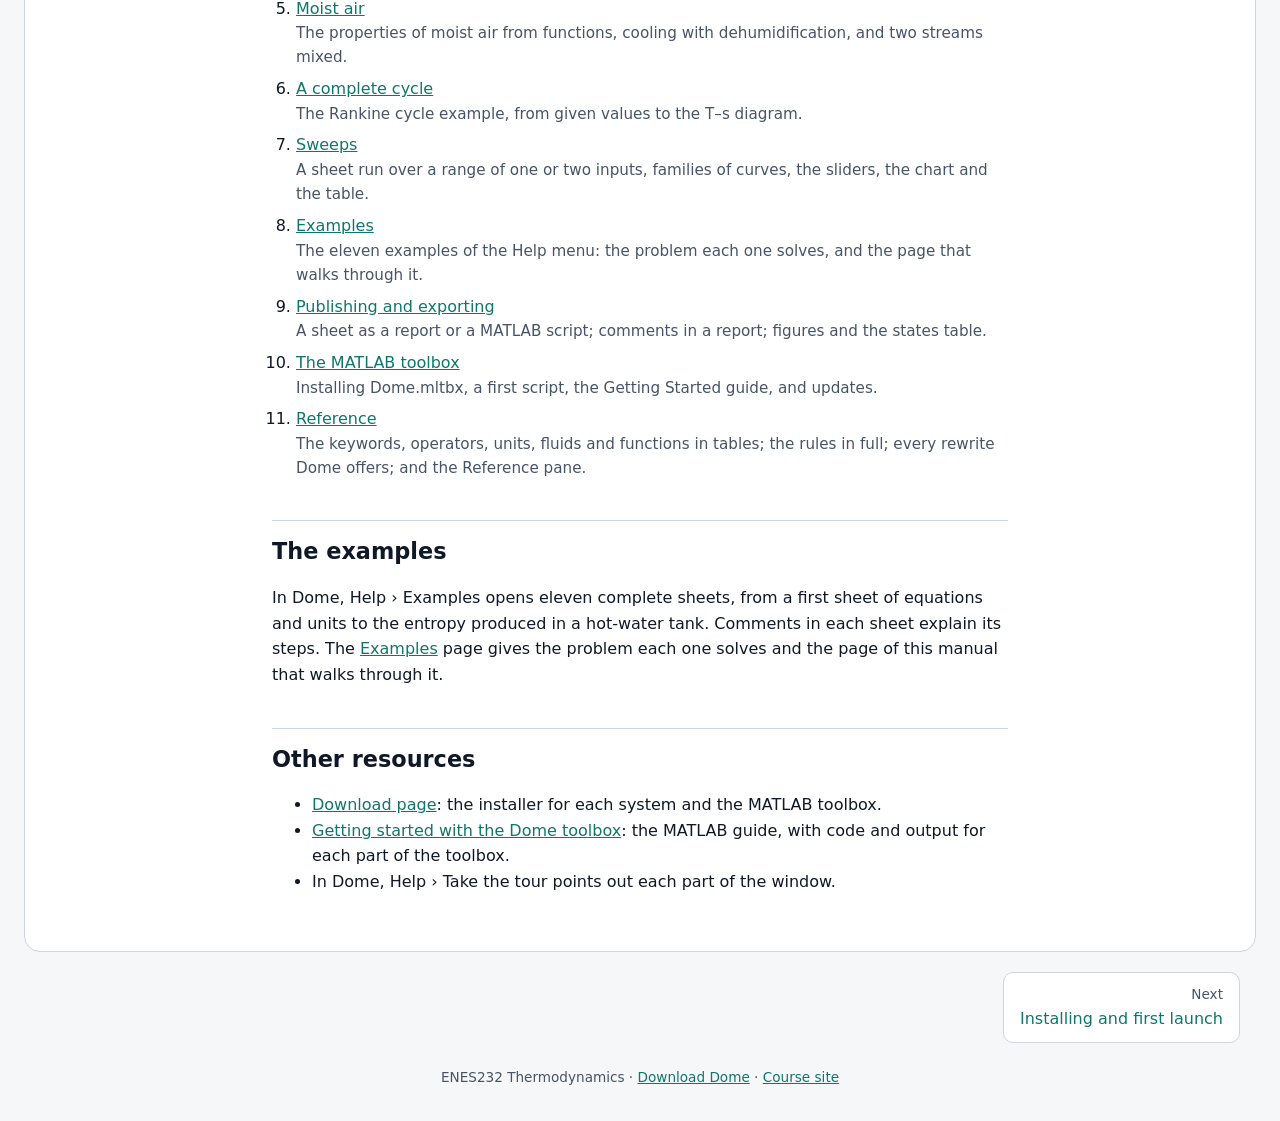
==== commit 4f8d216a: "Download page and manual, from ealtabet-teaching/enes232 at dome-v0.1.18" ====
--- a/manual/index.html
+++ b/manual/index.html
@@ -17,31 +17,38 @@
 </header>
 <main class="page">
 <h1>Dome manual</h1>
-<p class="lede">Dome is the thermodynamics workbench for ENES232. A sheet holds equations written as on paper; Dome solves them with fluid properties from CoolProp, each fluid on a stated reference state, and draws property diagrams of the states the sheet defines.</p>
+<p class="lede">Dome is the thermodynamics workbench for ENES232. A sheet holds equations written as on paper. Dome solves them with fluid properties from CoolProp, each fluid on a stated reference state, and draws property diagrams of the sheet's states.</p>
 
-<p>Dome knows no particular problem. The sheet supplies the system, the states, the balances and the assumptions; Dome supplies the properties, solves the equations and reports each line it cannot use. The same sheet can be swept over a range of one input, published as a report, and exported to MATLAB, where the Dome toolbox computes the same properties.</p>
+<p>Dome knows no particular problem. The sheet supplies the system, the states, the balances and the assumptions. Dome supplies the properties, solves the equations and reports each line it cannot use. A sheet can also be swept over a range of one input, published as a report, or exported to MATLAB. In MATLAB, the Dome toolbox computes the same properties.</p>
 
 <figure class="shot plain" style="--nwpx:1156px">
   <a class="img" href="img/window.png"><img src="img/window.png" width="1280" height="800" alt="The Dome window with the Rankine cycle example open: the header with its buttons and menus, the Files and Workspace panes on the left, the sheet and a T–s diagram in the middle, and the states table at the bottom."></a>
   <figcaption>The Dome window with the Rankine cycle example: the sheet, its T–s diagram and the states table.</figcaption>
 </figure>
 
-<h2>Pages</h2>
+<h2 id="pages" class="lookup">Pages</h2>
 <ol class="toc">
   <li><a href="install.html">Installing and first launch</a> <span>Installing on macOS, Windows and Linux; the parts of the window; the Help menu; updates.</span></li>
-  <li><a href="sheet.html">Writing a sheet</a> <span>Equations, units, temperatures, comments and sections, checks, starting values, problems, the Math view, and the language reference.</span></li>
-  <li><a href="states.html">States and diagrams</a> <span>Fluids, state lines, property functions, the states table, diagrams, dragging a state, and the previous run.</span></li>
-  <li><a href="cycle.html">A complete cycle</a> <span>The Rankine cycle example from given values to the T–s diagram.</span></li>
-  <li><a href="sweeps.html">Sweeps</a> <span>Running a sheet over a range of one or two inputs: sweep, record and plot lines, families of curves, the sliders, the chart and the table.</span></li>
-  <li><a href="publishing.html">Publishing and exporting</a> <span>Reports in PDF, HTML, LaTeX and MATLAB; figures; the states table; MATLAB scripts.</span></li>
-  <li><a href="toolbox.html">The MATLAB toolbox</a> <span>Installing Dome.mltbx, the Getting Started guide and updates.</span></li>
+  <li><a href="sheet.html">Writing a sheet</a> <span>Equations and units, temperatures, comments, checks, functions, tables, integrals and derivatives. Then the messages Dome gives, the Math view and keys.</span></li>
+  <li><a href="states.html">States and diagrams</a> <span>States of one fluid, property functions, the states table, diagrams, dragging a state, and the previous run.</span></li>
+  <li><a href="two-fluids.html">Two fluids</a> <span>Two fluids in one sheet: a heat exchanger in which R-134a cools a stream of water.</span></li>
+  <li><a href="moist-air.html">Moist air</a> <span>The properties of moist air from functions, cooling with dehumidification, and two streams mixed.</span></li>
+  <li><a href="cycle.html">A complete cycle</a> <span>The Rankine cycle example, from given values to the T–s diagram.</span></li>
+  <li><a href="sweeps.html">Sweeps</a> <span>A sheet run over a range of one or two inputs, families of curves, the sliders, the chart and the table.</span></li>
+  <li><a href="examples.html">Examples</a> <span>The eleven examples of the Help menu: the problem each one solves, and the page that walks through it.</span></li>
+  <li><a href="publishing.html">Publishing and exporting</a> <span>A sheet as a report or a MATLAB script; comments in a report; figures and the states table.</span></li>
+  <li><a href="toolbox.html">The MATLAB toolbox</a> <span>Installing Dome.mltbx, a first script, the Getting Started guide, and updates.</span></li>
+  <li><a href="reference.html">Reference</a> <span>The keywords, operators, units, fluids and functions in tables; the rules in full; every rewrite Dome offers; and the Reference pane.</span></li>
 </ol>
 
-<h2>Other resources</h2>
+<h2 id="examples" class="lookup">The examples</h2>
+<p>In Dome, Help › Examples opens eleven complete sheets, from a first sheet of equations and units to the entropy produced in a hot-water tank. Comments in each sheet explain its steps. The <a href="examples.html">Examples</a> page gives the problem each one solves and the page of this manual that walks through it.</p>
+
+<h2 id="other" class="lookup">Other resources</h2>
 <ul>
   <li><a href="../index.html">Download page</a>: the installer for each system and the MATLAB toolbox.</li>
   <li><a href="matlab/getting-started.html">Getting started with the Dome toolbox</a>: the MATLAB guide, with code and output for each part of the toolbox.</li>
-  <li>In Dome, Help › Examples opens eleven complete sheets, and Help › Take the tour points out each part of the window.</li>
+  <li>In Dome, Help › Take the tour points out each part of the window.</li>
 </ul>
 </main>
 <nav class="pager" aria-label="Pages"><span></span><a class="next" href="install.html"><span>Next</span>Installing and first launch</a></nav>
--- a/manual/manual.css
+++ b/manual/manual.css
@@ -51,12 +51,14 @@
 h1 { font-size: 2rem; line-height: 1.2; letter-spacing: -.01em; margin-top: 0; margin-bottom: 1rem; }
 h2 { font-size: 1.4rem; line-height: 1.3; margin-top: 2.5rem; padding-top: 1rem; border-top: 1px solid var(--line); }
 /* the section an Explain link in Dome opens */
-p:target, li:target { background: #FEF6E7; outline: 6px solid #FEF6E7; border-radius: 2px; }
+p:target, li:target, h3:target { background: #FEF6E7; outline: 6px solid #FEF6E7; border-radius: 2px; }
 h3 { font-size: 1.1rem; margin-top: 1.75rem; }
 .lede { color: var(--muted); font-size: 1.1rem; }
 .steps { background: var(--tint); border-radius: 10px; padding: 1rem 1.25rem 1rem 2.5rem; }
 .steps li + li { margin-top: .35rem; }
 .note { border-left: 3px solid var(--accent); padding: .25rem 0 .25rem 1rem; color: var(--muted); }
+/* a message quoted as Dome shows it */
+.msg { border-left: 3px solid var(--line); background: var(--code-bg); padding: .45rem .75rem; border-radius: 0 8px 8px 0; }
 table.plain { border-collapse: collapse; width: 100%; font-size: .95rem; }
 table.plain th, table.plain td { text-align: left; vertical-align: top; padding: .45rem .6rem; border-bottom: 1px solid var(--line); }
 .toc { padding-left: 1.5rem; }
